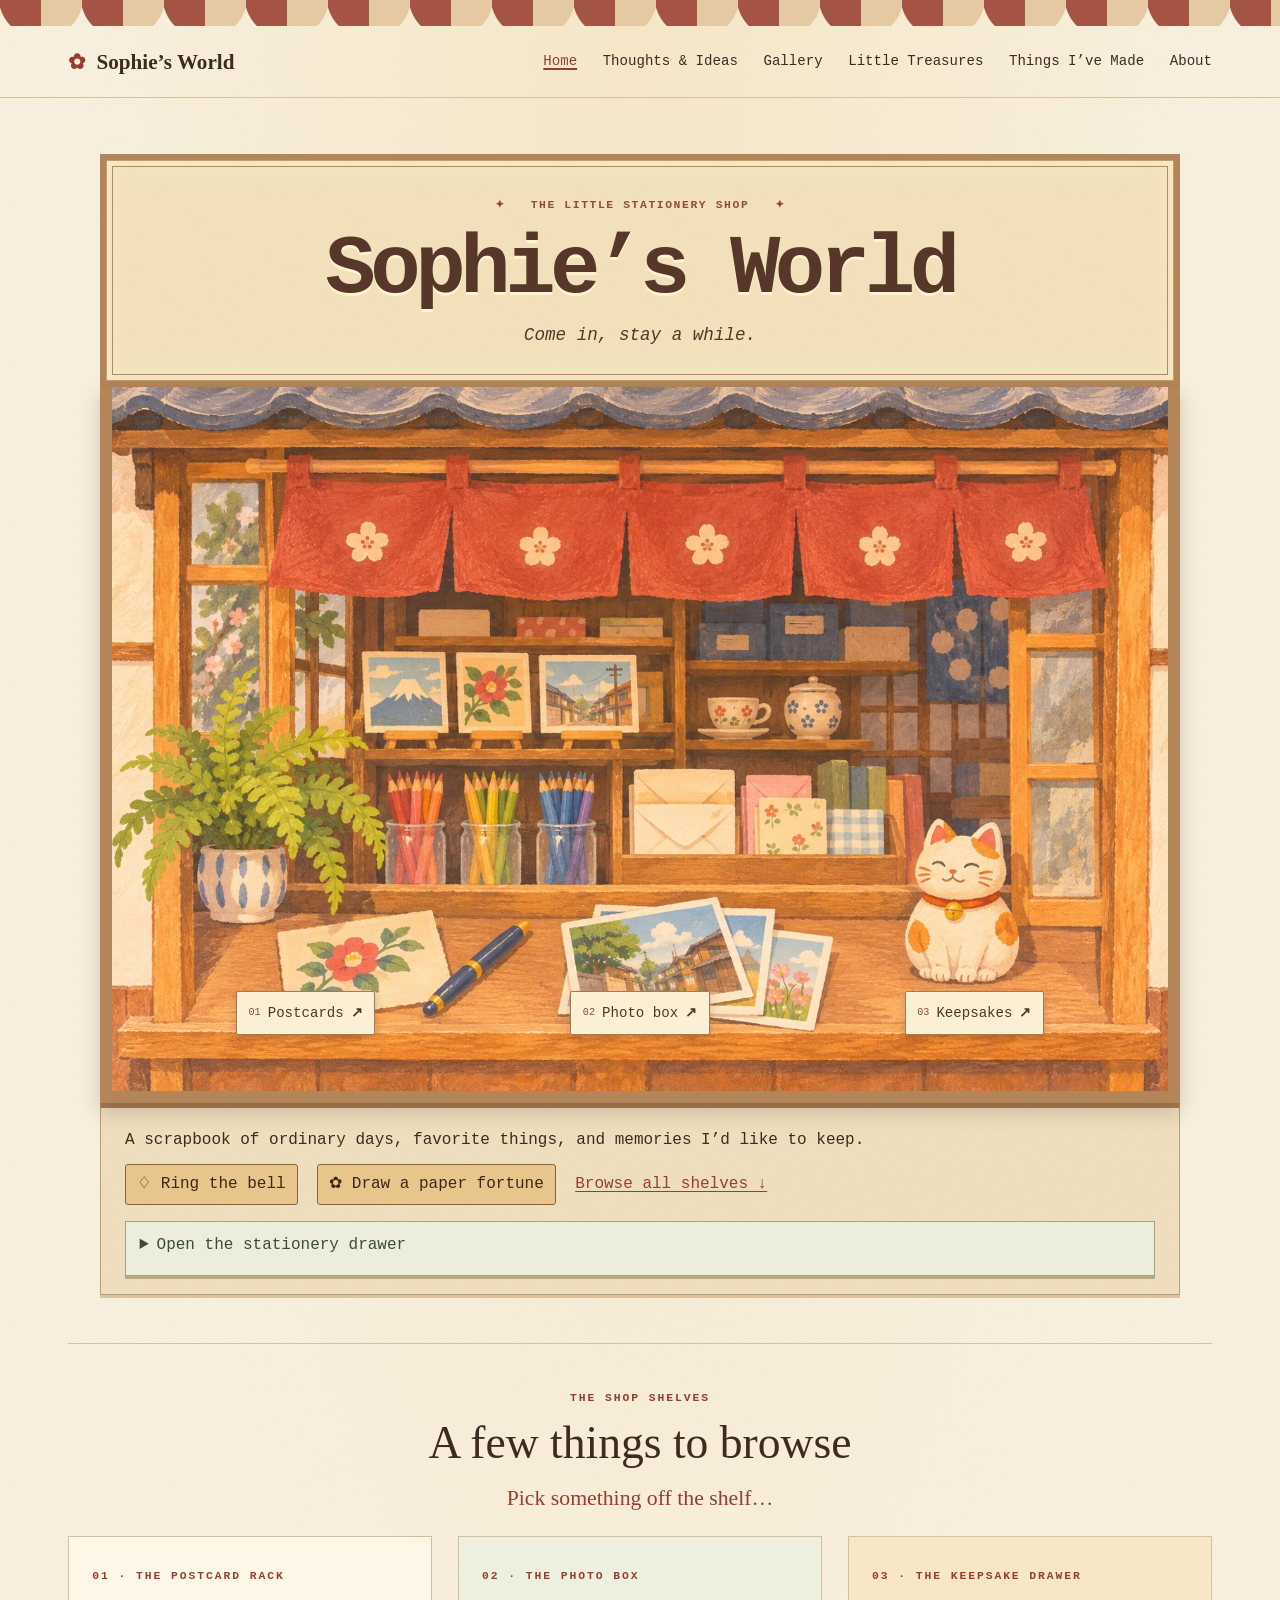
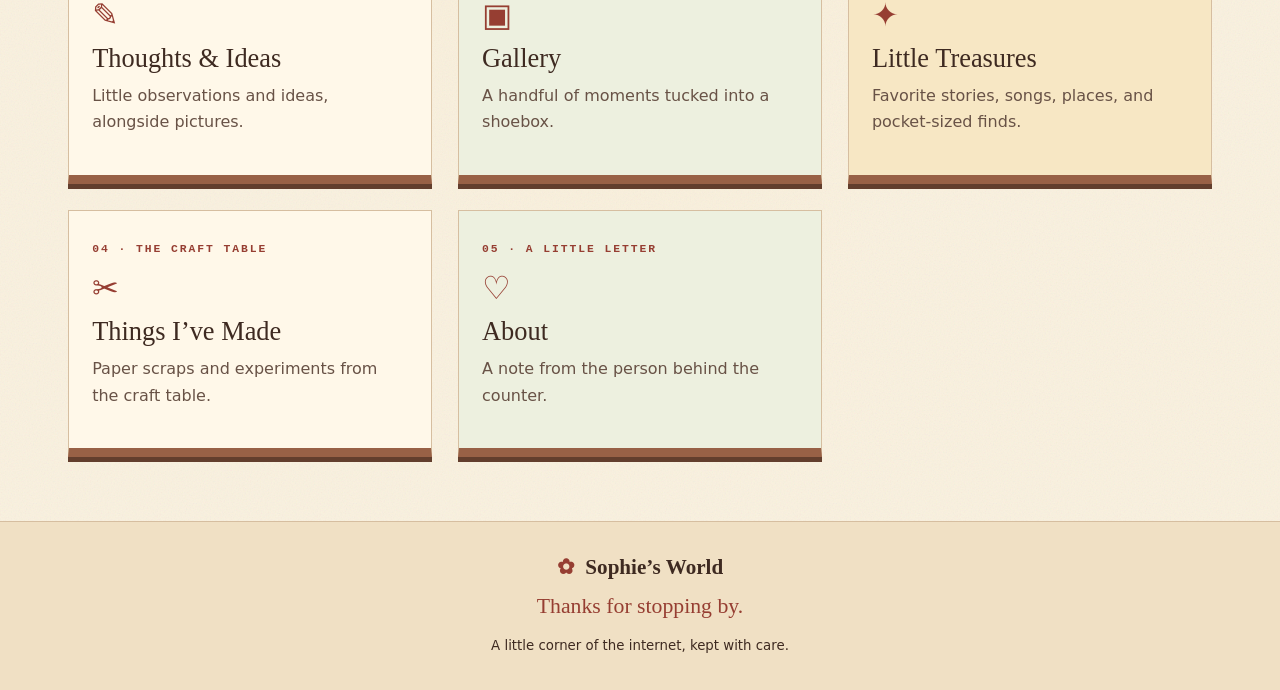
==== index.html @ 86c0e523 "Publish Sophie’s World" ====
<!doctype html>
<html lang="en">
<head>
<meta charset="utf-8">
<meta name="viewport" content="width=device-width, initial-scale=1">
<meta name="description" content="Sophie’s World, a little scrapbook of ordinary days and favorite things.">
<title>Sophie’s World</title>
<link rel="icon" href="assets/stamp.svg" type="image/svg+xml">
<link rel="stylesheet" href="assets/style.css">
<script defer src="assets/site.js"></script>
</head>
<body data-page="index">
<a href="#main" class="skip">Skip to content</a>
<div class="awning" aria-hidden="true"></div>
<header class="masthead"><div class="masthead-inner"><a class="wordmark" href="index.html"><span aria-hidden="true">✿</span> Sophie’s World</a><nav aria-label="Main navigation"><a href="index.html" aria-current="page">Home</a><a href="thoughts.html">Thoughts &amp; Ideas</a><a href="gallery.html">Gallery</a><a href="treasures.html">Little Treasures</a><a href="made.html">Things I’ve Made</a><a href="about.html">About</a></nav></div></header>
<main id="main">
<section class="shop" aria-labelledby="shop-name">
  <div class="shop-sign">
    <p class="eyebrow">✦ &nbsp; THE LITTLE STATIONERY SHOP &nbsp; ✦</p>
    <h1 id="shop-name">Sophie’s World</h1>
    <p>Come in, stay a while.</p>
  </div>
  <div class="shop-window">
    <img class="window-scene" src="assets/stationery-window.jpg" width="1500" height="1000" alt="Painted stationery shop window with fabric curtains, postcards, and a small ceramic cat">
    <nav class="window-links" aria-label="Shop window display">
      <a href="thoughts.html"><span aria-hidden="true">01</span> Postcards <b aria-hidden="true">↗</b></a>
      <a href="gallery.html"><span aria-hidden="true">02</span> Photo box <b aria-hidden="true">↗</b></a>
      <a href="treasures.html"><span aria-hidden="true">03</span> Keepsakes <b aria-hidden="true">↗</b></a>
    </nav>
  </div>
  <div class="shop-counter">
    <p>A scrapbook of ordinary days, favorite things, and memories I’d like to keep.</p>
    <div class="counter-actions">
      <button class="bell" type="button" aria-controls="bell-note" aria-expanded="false" hidden><span aria-hidden="true">♢</span> Ring the bell</button>
      <button class="bell" id="fortune-button" type="button" hidden><span aria-hidden="true">✿</span> Draw a paper fortune</button>
      <a href="#shelves">Browse all shelves ↓</a>
    </div>
    <p id="bell-note" class="bell-note" hidden>✧ Ding! I’m glad you found this little corner. Make yourself at home. — Sophie</p>
    <p id="fortune" class="bell-note" role="status"></p>
    <details class="shop-drawer"><summary>Open the stationery drawer</summary>
      <p>Tucked behind the postcards are a few things made by hand.</p>
      <a href="made.html">Visit the craft table →</a>
    </details>
  </div>
</section>
<section id="shelves" class="shelves" aria-labelledby="shelf-title"><div class="section-heading"><p class="eyebrow">THE SHOP SHELVES</p><h2 id="shelf-title">A few things to browse</h2><p class="handwritten">Pick something off the shelf…</p></div><div class="shelf-grid" id="shelf-links"></div></section></main>
<footer><a class="wordmark" href="index.html"><span aria-hidden="true">✿</span> Sophie’s World</a><p class="handwritten">Thanks for stopping by.</p><small>A little corner of the internet, kept with care.</small></footer>
<noscript><p class="noscript">Enable JavaScript to browse thoughts, photos, and collections.</p></noscript>
</body>
</html>
---- assets/style.css ----
:root {
  --paper:#faf1df; --cream:#fff8e9; --ink:#3e2a21; --muted:#685246;
  --brick:#963e32; --sage:#53644c; --line:#d6bea0; --gold:#dfba70;
  --serif:Georgia, 'Times New Roman', serif;
  --hand:'Bradley Hand','Segoe Print','Comic Sans MS',cursive;
}
* { box-sizing:border-box; }
body { margin:0; color:var(--ink); background:var(--paper) url('paper.svg'); font:1rem/1.65 system-ui,sans-serif; }
a { color:var(--brick); text-underline-offset:.2em; }
a:hover { color:var(--sage); }
button { font:inherit; cursor:pointer; }
:focus-visible { outline:3px solid var(--sage); outline-offset:5px; }
img { display:block; max-width:100%; height:auto; }
figure { margin:0; }
h1,h2,h3 { font-family:var(--serif); font-weight:500; line-height:1.06; margin:0 0 .35em; }
h1 { font-size:clamp(3.1rem,8vw,6rem); }
h2 { font-size:clamp(1.8rem,4vw,2.85rem); }
h3 { font-size:1.55rem; }
p { margin:0 0 1em; }
.handwritten { color:var(--brick); font:1.36rem/1.45 var(--hand); }
.eyebrow,.label { font-size:.71rem; font-weight:750; letter-spacing:.17em; text-transform:uppercase; color:var(--brick); }
.label { display:inline-block; background:#f1e2bf; padding:.32rem .55rem; letter-spacing:.1em; }
.skip,.sr-only { position:absolute; width:1px; height:1px; overflow:hidden; clip-path:inset(50%); }
.skip:focus { z-index:2; top:8px; left:8px; width:auto; height:auto; padding:.5rem 1rem; background:white; clip-path:none; }
.awning { height:34px; background:repeating-linear-gradient(90deg,#a75042 0 41px,#f7e6c7 41px 82px); mask:radial-gradient(circle at 41px -4px,#000 42px,transparent 43px) 0 0/82px 100%; }
.masthead { border-bottom:1px solid var(--line); }
.masthead-inner { max-width:1240px; margin:auto; padding:1.15rem clamp(1rem,4vw,3rem); display:flex; justify-content:space-between; align-items:center; gap:1rem 2rem; flex-wrap:wrap; }
.wordmark { color:var(--ink); font:700 1.32rem var(--serif); text-decoration:none; white-space:nowrap; }
.wordmark span { color:var(--brick); margin-right:.25em; }
nav { display:flex; flex-wrap:wrap; gap:.25rem clamp(.65rem,2vw,1.6rem); }
nav a { color:var(--ink); text-decoration:none; font-size:.88rem; padding:.35rem 0; }
nav a[aria-current] { color:var(--brick); text-decoration:underline; text-decoration-thickness:2px; }
main { max-width:1240px; padding:0 clamp(1rem,4vw,3rem) 4rem; margin:auto; min-height:55vh; }
.eyebrow span { color:var(--brick); margin:0 .2em; }
.button { display:inline-flex; align-items:center; gap:1rem; background:var(--brick); color:white; text-decoration:none; padding:.65rem 1rem; border-radius:3px; border:1px solid #763126; box-shadow:2px 3px 0 #dbb999; }
.button:hover { background:#743126; color:white; }
.hero-photo,.polaroid { background:var(--cream); padding:.7rem; box-shadow:2px 5px 12px #482b2428; }
.hero-photo { position:relative; transform:rotate(1.8deg); border:1px solid var(--line); }
.hero-photo::before,.letter::before { content:''; position:absolute; width:115px; height:28px; background:#e4bd70b8; top:-15px; left:calc(50% - 57px); transform:rotate(-6deg); clip-path:polygon(3% 0,100% 4%,97% 24%,100% 51%,97% 76%,99% 100%,0 96%,3% 67%,0 44%,3% 23%); }
.hero-photo img { width:100%; }
figcaption { text-align:center; font:1.1rem var(--hand); padding:.75rem .2rem .3rem; color:var(--muted); }
.shelves { border-top:1px solid var(--line); padding-top:2.8rem; scroll-margin-top:1rem; }
.section-heading,.page-heading { text-align:center; }
.page-heading { padding:clamp(2.5rem,6vw,5.5rem) 0 2rem; }
.shelf-grid,.photo-grid,.collection-grid { display:grid; grid-template-columns:repeat(3,minmax(0,1fr)); gap:1.6rem; }
.shelf-card { display:block; text-decoration:none; color:var(--ink); background:var(--cream); padding:1.45rem; border:1px solid var(--line); border-bottom:9px solid #986146; box-shadow:0 5px 0 #623e2d; transition:transform .18s; }
.shelf-card:nth-child(3n+2) { background:#edf0df; }
.shelf-card:nth-child(3n) { background:#f7e7c4; }
.shelf-card:hover,.polaroid:hover { transform:translateY(-4px); }
.shelf-card p,.collection p,.entries p { color:var(--muted); }
.shelf-icon { display:block; font:2rem var(--serif); color:var(--brick); margin:.55rem 0; }
.shelf-title { display:block; font:1.65rem/1.2 var(--serif); margin-bottom:.55rem; }
.entries,.entry,.letter { max-width:720px; margin:auto; }
.entry { padding-top:3rem; }
.note,.letter,.collection { border:1px solid var(--line); background:var(--cream); padding:clamp(1.15rem,4vw,2rem); box-shadow:3px 4px 0 #e8d6b7; }
.note { margin-bottom:1.15rem; }
.note h2 { font-size:1.9rem; }
.entry .page-heading { text-align:left; padding:2rem 0 .5rem; }
.entry figure { margin:1.5rem 0; }
.entry figure img { width:100%; }
.tags { display:flex; flex-wrap:wrap; gap:.4rem; padding:0; list-style:none; }
.tags li { background:#e7e9d7; color:#384932; padding:.15rem .6rem; border-radius:2px; font-size:.8rem; }
.letter { position:relative; }
.filters { display:flex; flex-wrap:wrap; justify-content:center; gap:.55rem; margin:0 0 2rem; }
.filters button { background:var(--cream); color:var(--ink); border:1px solid var(--line); padding:.4rem .75rem; border-radius:2px; }
.filters button[aria-pressed="true"] { background:var(--sage); color:white; border-color:var(--sage); }
.polaroid { width:100%; color:var(--ink); border:1px solid var(--line); transition:transform .18s; }
.polaroid img { width:100%; aspect-ratio:4/3; object-fit:cover; }
.polaroid span { display:block; font:1.15rem var(--hand); padding:.65rem 0 .25rem; }
.polaroid small { display:block; color:var(--muted); }
dialog { width:min(650px, calc(100% - 2rem)); max-height:calc(100% - 2rem); padding:0; background:var(--cream); color:var(--ink); border:1px solid var(--line); }
dialog::backdrop { background:#271b17ce; }
.lightbox-inner { padding:1rem; position:relative; }
.lightbox-inner img { width:100%; max-height:57vh; object-fit:contain; background:#eee0c5; }
.lightbox-inner h2 { margin-top:.55rem; }
.close { position:absolute; top:1.4rem; right:1.4rem; width:44px; height:44px; background:var(--cream); border:1px solid var(--ink); color:var(--ink); border-radius:50%; font-size:1.5rem; }
footer { text-align:center; padding:2rem 1rem; border-top:1px solid var(--line); background:#f0e0c4; }
footer p { margin:.55rem 0; }
.noscript { text-align:center; margin:1rem; }
@media (max-width:800px) {
  .shelf-grid,.photo-grid,.collection-grid { grid-template-columns:repeat(2,minmax(0,1fr)); }
}
@media (max-width:590px) {
  .shelf-grid,.photo-grid,.collection-grid { grid-template-columns:1fr; }
  .masthead-inner { gap:.6rem; }
}
@media (prefers-reduced-motion:reduce) {
  *,*::before,*::after { transition:none !important; }
}
.collection h2 { font-size:1.65rem; }
.collection .label { margin-bottom:.6rem; }
.note time { display:block; margin-bottom:.35rem; }
.entry > article > p { max-width:65ch; }
.entry .hero-photo { margin-bottom:2rem; }

/* The sign, glass, and counter frame the storefront. */
:root { --typewriter:'American Typewriter','Courier Prime','Courier New',monospace; }
.eyebrow,.label,nav,.button,.shop-counter { font-family:var(--typewriter); }
body[data-page="index"] {
  background:radial-gradient(ellipse at top,#f5e6c7,transparent 62%),var(--paper) url('paper.svg');
}
body[data-page="index"] .awning {
  background:repeating-linear-gradient(90deg,#a45344 0 41px,#e5c9a2 41px 82px);
  height:26px;
}
.shop { max-width:1080px; margin:clamp(1.5rem,5vw,3.5rem) auto 3rem; }
.shop-sign {
  position:relative; text-align:center; padding:clamp(1rem,3vw,2.25rem) .7rem;
  color:#563729; background:#f4e2bb url('paper.svg');
  border:6px solid #b38659; box-shadow:inset 0 0 0 1px #c69a69,inset 0 0 24px #f9edce;
}
.shop-sign::after {
  content:''; position:absolute; inset:6px; border:1px solid #b38b60; pointer-events:none;
}
.shop-sign .eyebrow { color:#934a3a; letter-spacing:.14em; }
.shop-sign h1 {
  font:700 clamp(1.85rem,6.6vw,5.25rem)/1.05 var(--typewriter);
  letter-spacing:-.065em; margin:0 0 .13em; text-shadow:0 3px #fff2cf;
}
.shop-sign p:last-child { font:italic 1.1rem var(--typewriter); margin:0; }
.shop-window {
  position:relative; background:#e4c8a3; border:clamp(5px,1vw,12px) solid #b38659;
  border-top:0; box-shadow:0 8px 20px #3e241a36;
}
.window-scene { width:100%; height:auto; aspect-ratio:3/2; object-fit:cover; }
.window-links {
  position:absolute; inset:auto 3% 8%; display:grid; grid-template-columns:repeat(3,minmax(0,1fr)); gap:.65rem;
}
.window-links a {
  justify-self:center; display:flex; align-items:center; gap:.5em; min-height:44px;
  padding:.48rem .72rem; border:1px solid #a77852; border-radius:2px;
  background:#fcf0d4; color:#523529; box-shadow:0 3px 9px #4d2e223d;
  line-height:1.2; transition:background .2s,transform .2s;
}
.window-links a span { color:#914c3d; font-size:.72em; }
.window-links a:hover,.window-links a:focus-visible { background:#f3d79f; transform:translateY(-3px); }
.window-links a:focus-visible { outline-color:#53644c; }
.shop-counter {
  padding:1.15rem clamp(.85rem,3vw,1.5rem);
  background:#f0dfbd url('paper.svg'); border:1px solid #ba9c77; border-top:5px solid #a77b50;
  box-shadow:0 3px 0 #d9c3a0;
}
.shop-counter p { margin:0 0 .65rem; }
.counter-actions { display:flex; flex-wrap:wrap; align-items:center; gap:.6rem 1.2rem; }
.bell { padding:.4rem .7rem; color:#3b271b; background:#e8c68b; border:1px solid #896141; border-radius:3px; }
.bell:hover,.bell[aria-expanded="true"] { background:#f7dda4; }
.shop-counter .bell-note { margin:.8rem 0 0; color:#6b3025; }
@media (max-width:570px) {
  .window-links { position:static; padding:.55rem; gap:.35rem; }
  .window-links a { justify-self:stretch; justify-content:center; text-align:center; padding:.4rem .25rem; font-size:.74rem; }
  .window-links a span,.window-links a b { display:none; }
  .shop-sign .eyebrow { letter-spacing:.08em; }
}

.shop-drawer {
  margin-top:1rem; padding:.65rem .85rem; background:#eceddb;
  border:1px solid #a4a184; box-shadow:0 3px 0 #b9ab89;
}
.shop-drawer summary { cursor:pointer; color:#3c4d37; min-height:32px; }
.shop-drawer[open] p { margin:.5rem 0; }
#fortune:empty { margin:0; }
#fortune:not(:empty) { padding:.6rem .8rem; background:#fff1cf; border-left:3px solid #a45344; }
.thought-card img { width:100%; margin:0 0 1rem; border:5px solid #fff9e9; }
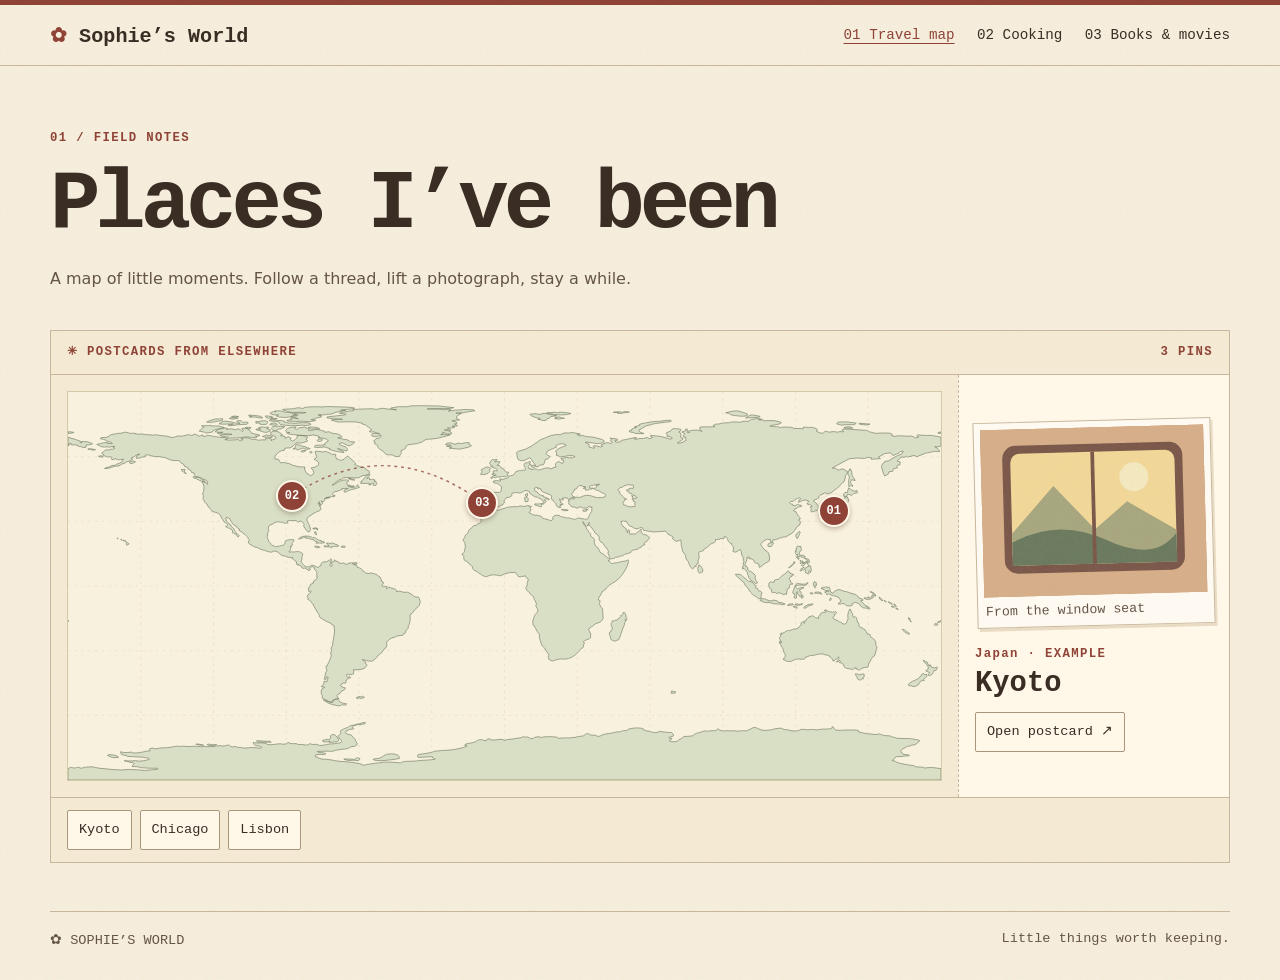
==== commit fb0e05cc: "Build travel atlas, kitchen and media shelf" ====
--- a/index.html
+++ b/index.html
@@ -3,48 +3,33 @@
 <head>
 <meta charset="utf-8">
 <meta name="viewport" content="width=device-width, initial-scale=1">
-<meta name="description" content="Sophie’s World, a little scrapbook of ordinary days and favorite things.">
-<title>Sophie’s World</title>
+<meta name="description" content="Sophie’s World, a collection of places, dishes and stories.">
+<title>Travel map · Sophie’s World</title>
 <link rel="icon" href="assets/stamp.svg" type="image/svg+xml">
 <link rel="stylesheet" href="assets/style.css">
+<script defer src="data/travel.js"></script>
 <script defer src="assets/site.js"></script>
 </head>
 <body data-page="index">
-<a href="#main" class="skip">Skip to content</a>
-<div class="awning" aria-hidden="true"></div>
-<header class="masthead"><div class="masthead-inner"><a class="wordmark" href="index.html"><span aria-hidden="true">✿</span> Sophie’s World</a><nav aria-label="Main navigation"><a href="index.html" aria-current="page">Home</a><a href="thoughts.html">Thoughts &amp; Ideas</a><a href="gallery.html">Gallery</a><a href="treasures.html">Little Treasures</a><a href="made.html">Things I’ve Made</a><a href="about.html">About</a></nav></div></header>
+<a class="skip" href="#main">Skip to content</a>
+<header class="masthead"><div class="masthead-inner"><a class="wordmark" href="index.html"><span aria-hidden="true">✿</span> Sophie’s World</a><nav aria-label="Main navigation"><a href="index.html" aria-current="page">01 Travel map</a><a href="cooking.html">02 Cooking</a><a href="shelf.html">03 Books &amp; movies</a></nav></div></header>
 <main id="main">
-<section class="shop" aria-labelledby="shop-name">
-  <div class="shop-sign">
-    <p class="eyebrow">✦ &nbsp; THE LITTLE STATIONERY SHOP &nbsp; ✦</p>
-    <h1 id="shop-name">Sophie’s World</h1>
-    <p>Come in, stay a while.</p>
+<header class="heading"><p class="eyebrow">01 / FIELD NOTES</p><h1>Places I’ve been</h1><p>A map of little moments. Follow a thread, lift a photograph, stay a while.</p></header>
+<section class="atlas" aria-label="Interactive travel map">
+  <div class="atlas-top"><span>✳ POSTCARDS FROM ELSEWHERE</span><span id="place-count"></span></div>
+  <div class="map-layout">
+    <div class="map-frame">
+      <div id="map" class="map"><img src="assets/world.svg" width="900" height="400" alt="World map"><svg id="threads" viewBox="0 0 900 400" aria-hidden="true"></svg></div>
+    </div>
+    <aside id="preview" class="preview" aria-live="polite"></aside>
   </div>
-  <div class="shop-window">
-    <img class="window-scene" src="assets/stationery-window.jpg" width="1500" height="1000" alt="Painted stationery shop window with fabric curtains, postcards, and a small ceramic cat">
-    <nav class="window-links" aria-label="Shop window display">
-      <a href="thoughts.html"><span aria-hidden="true">01</span> Postcards <b aria-hidden="true">↗</b></a>
-      <a href="gallery.html"><span aria-hidden="true">02</span> Photo box <b aria-hidden="true">↗</b></a>
-      <a href="treasures.html"><span aria-hidden="true">03</span> Keepsakes <b aria-hidden="true">↗</b></a>
-    </nav>
-  </div>
-  <div class="shop-counter">
-    <p>A scrapbook of ordinary days, favorite things, and memories I’d like to keep.</p>
-    <div class="counter-actions">
-      <button class="bell" type="button" aria-controls="bell-note" aria-expanded="false" hidden><span aria-hidden="true">♢</span> Ring the bell</button>
-      <button class="bell" id="fortune-button" type="button" hidden><span aria-hidden="true">✿</span> Draw a paper fortune</button>
-      <a href="#shelves">Browse all shelves ↓</a>
-    </div>
-    <p id="bell-note" class="bell-note" hidden>✧ Ding! I’m glad you found this little corner. Make yourself at home. — Sophie</p>
-    <p id="fortune" class="bell-note" role="status"></p>
-    <details class="shop-drawer"><summary>Open the stationery drawer</summary>
-      <p>Tucked behind the postcards are a few things made by hand.</p>
-      <a href="made.html">Visit the craft table →</a>
-    </details>
-  </div>
+  <div id="places" class="places" aria-label="Places on the map"></div>
 </section>
-<section id="shelves" class="shelves" aria-labelledby="shelf-title"><div class="section-heading"><p class="eyebrow">THE SHOP SHELVES</p><h2 id="shelf-title">A few things to browse</h2><p class="handwritten">Pick something off the shelf…</p></div><div class="shelf-grid" id="shelf-links"></div></section></main>
-<footer><a class="wordmark" href="index.html"><span aria-hidden="true">✿</span> Sophie’s World</a><p class="handwritten">Thanks for stopping by.</p><small>A little corner of the internet, kept with care.</small></footer>
-<noscript><p class="noscript">Enable JavaScript to browse thoughts, photos, and collections.</p></noscript>
+<dialog id="place-dialog" aria-labelledby="place-title">
+  <div class="dialog-paper"><form method="dialog"><button class="close" aria-label="Close postcard">×</button></form><div id="place-content"></div></div>
+</dialog>
+<noscript><p>Enable JavaScript to explore the collection.</p></noscript>
+</main>
+<footer><span>✿ SOPHIE’S WORLD</span><span>Little things worth keeping.</span></footer>
 </body>
 </html>
--- a/assets/style.css
+++ b/assets/style.css
@@ -1,163 +1,100 @@
 :root {
-  --paper:#faf1df; --cream:#fff8e9; --ink:#3e2a21; --muted:#685246;
-  --brick:#963e32; --sage:#53644c; --line:#d6bea0; --gold:#dfba70;
-  --serif:Georgia, 'Times New Roman', serif;
-  --hand:'Bradley Hand','Segoe Print','Comic Sans MS',cursive;
+  --paper: #f8efdd;
+  --cream: #fff8e9;
+  --ink: #392d24;
+  --muted: #645548;
+  --brick: #8f4337;
+  --sage: #465942;
+  --line: #c7b69b;
+  --type: 'American Typewriter', 'Courier New', monospace;
 }
-* { box-sizing:border-box; }
-body { margin:0; color:var(--ink); background:var(--paper) url('paper.svg'); font:1rem/1.65 system-ui,sans-serif; }
-a { color:var(--brick); text-underline-offset:.2em; }
-a:hover { color:var(--sage); }
-button { font:inherit; cursor:pointer; }
-:focus-visible { outline:3px solid var(--sage); outline-offset:5px; }
-img { display:block; max-width:100%; height:auto; }
-figure { margin:0; }
-h1,h2,h3 { font-family:var(--serif); font-weight:500; line-height:1.06; margin:0 0 .35em; }
-h1 { font-size:clamp(3.1rem,8vw,6rem); }
-h2 { font-size:clamp(1.8rem,4vw,2.85rem); }
-h3 { font-size:1.55rem; }
-p { margin:0 0 1em; }
-.handwritten { color:var(--brick); font:1.36rem/1.45 var(--hand); }
-.eyebrow,.label { font-size:.71rem; font-weight:750; letter-spacing:.17em; text-transform:uppercase; color:var(--brick); }
-.label { display:inline-block; background:#f1e2bf; padding:.32rem .55rem; letter-spacing:.1em; }
-.skip,.sr-only { position:absolute; width:1px; height:1px; overflow:hidden; clip-path:inset(50%); }
-.skip:focus { z-index:2; top:8px; left:8px; width:auto; height:auto; padding:.5rem 1rem; background:white; clip-path:none; }
-.awning { height:34px; background:repeating-linear-gradient(90deg,#a75042 0 41px,#f7e6c7 41px 82px); mask:radial-gradient(circle at 41px -4px,#000 42px,transparent 43px) 0 0/82px 100%; }
-.masthead { border-bottom:1px solid var(--line); }
-.masthead-inner { max-width:1240px; margin:auto; padding:1.15rem clamp(1rem,4vw,3rem); display:flex; justify-content:space-between; align-items:center; gap:1rem 2rem; flex-wrap:wrap; }
-.wordmark { color:var(--ink); font:700 1.32rem var(--serif); text-decoration:none; white-space:nowrap; }
-.wordmark span { color:var(--brick); margin-right:.25em; }
-nav { display:flex; flex-wrap:wrap; gap:.25rem clamp(.65rem,2vw,1.6rem); }
-nav a { color:var(--ink); text-decoration:none; font-size:.88rem; padding:.35rem 0; }
-nav a[aria-current] { color:var(--brick); text-decoration:underline; text-decoration-thickness:2px; }
-main { max-width:1240px; padding:0 clamp(1rem,4vw,3rem) 4rem; margin:auto; min-height:55vh; }
-.eyebrow span { color:var(--brick); margin:0 .2em; }
-.button { display:inline-flex; align-items:center; gap:1rem; background:var(--brick); color:white; text-decoration:none; padding:.65rem 1rem; border-radius:3px; border:1px solid #763126; box-shadow:2px 3px 0 #dbb999; }
-.button:hover { background:#743126; color:white; }
-.hero-photo,.polaroid { background:var(--cream); padding:.7rem; box-shadow:2px 5px 12px #482b2428; }
-.hero-photo { position:relative; transform:rotate(1.8deg); border:1px solid var(--line); }
-.hero-photo::before,.letter::before { content:''; position:absolute; width:115px; height:28px; background:#e4bd70b8; top:-15px; left:calc(50% - 57px); transform:rotate(-6deg); clip-path:polygon(3% 0,100% 4%,97% 24%,100% 51%,97% 76%,99% 100%,0 96%,3% 67%,0 44%,3% 23%); }
-.hero-photo img { width:100%; }
-figcaption { text-align:center; font:1.1rem var(--hand); padding:.75rem .2rem .3rem; color:var(--muted); }
-.shelves { border-top:1px solid var(--line); padding-top:2.8rem; scroll-margin-top:1rem; }
-.section-heading,.page-heading { text-align:center; }
-.page-heading { padding:clamp(2.5rem,6vw,5.5rem) 0 2rem; }
-.shelf-grid,.photo-grid,.collection-grid { display:grid; grid-template-columns:repeat(3,minmax(0,1fr)); gap:1.6rem; }
-.shelf-card { display:block; text-decoration:none; color:var(--ink); background:var(--cream); padding:1.45rem; border:1px solid var(--line); border-bottom:9px solid #986146; box-shadow:0 5px 0 #623e2d; transition:transform .18s; }
-.shelf-card:nth-child(3n+2) { background:#edf0df; }
-.shelf-card:nth-child(3n) { background:#f7e7c4; }
-.shelf-card:hover,.polaroid:hover { transform:translateY(-4px); }
-.shelf-card p,.collection p,.entries p { color:var(--muted); }
-.shelf-icon { display:block; font:2rem var(--serif); color:var(--brick); margin:.55rem 0; }
-.shelf-title { display:block; font:1.65rem/1.2 var(--serif); margin-bottom:.55rem; }
-.entries,.entry,.letter { max-width:720px; margin:auto; }
-.entry { padding-top:3rem; }
-.note,.letter,.collection { border:1px solid var(--line); background:var(--cream); padding:clamp(1.15rem,4vw,2rem); box-shadow:3px 4px 0 #e8d6b7; }
-.note { margin-bottom:1.15rem; }
-.note h2 { font-size:1.9rem; }
-.entry .page-heading { text-align:left; padding:2rem 0 .5rem; }
-.entry figure { margin:1.5rem 0; }
-.entry figure img { width:100%; }
-.tags { display:flex; flex-wrap:wrap; gap:.4rem; padding:0; list-style:none; }
-.tags li { background:#e7e9d7; color:#384932; padding:.15rem .6rem; border-radius:2px; font-size:.8rem; }
-.letter { position:relative; }
-.filters { display:flex; flex-wrap:wrap; justify-content:center; gap:.55rem; margin:0 0 2rem; }
-.filters button { background:var(--cream); color:var(--ink); border:1px solid var(--line); padding:.4rem .75rem; border-radius:2px; }
-.filters button[aria-pressed="true"] { background:var(--sage); color:white; border-color:var(--sage); }
-.polaroid { width:100%; color:var(--ink); border:1px solid var(--line); transition:transform .18s; }
-.polaroid img { width:100%; aspect-ratio:4/3; object-fit:cover; }
-.polaroid span { display:block; font:1.15rem var(--hand); padding:.65rem 0 .25rem; }
-.polaroid small { display:block; color:var(--muted); }
-dialog { width:min(650px, calc(100% - 2rem)); max-height:calc(100% - 2rem); padding:0; background:var(--cream); color:var(--ink); border:1px solid var(--line); }
-dialog::backdrop { background:#271b17ce; }
-.lightbox-inner { padding:1rem; position:relative; }
-.lightbox-inner img { width:100%; max-height:57vh; object-fit:contain; background:#eee0c5; }
-.lightbox-inner h2 { margin-top:.55rem; }
-.close { position:absolute; top:1.4rem; right:1.4rem; width:44px; height:44px; background:var(--cream); border:1px solid var(--ink); color:var(--ink); border-radius:50%; font-size:1.5rem; }
-footer { text-align:center; padding:2rem 1rem; border-top:1px solid var(--line); background:#f0e0c4; }
-footer p { margin:.55rem 0; }
-.noscript { text-align:center; margin:1rem; }
-@media (max-width:800px) {
-  .shelf-grid,.photo-grid,.collection-grid { grid-template-columns:repeat(2,minmax(0,1fr)); }
+* { box-sizing: border-box; }
+body {
+  margin: 0; color: var(--ink); background: var(--paper) url('paper.svg');
+  font: 1rem/1.6 system-ui, sans-serif;
+  border-top: 5px solid var(--brick);
 }
-@media (max-width:590px) {
-  .shelf-grid,.photo-grid,.collection-grid { grid-template-columns:1fr; }
-  .masthead-inner { gap:.6rem; }
+a { color: var(--brick); text-underline-offset: .25em; }
+button, summary { cursor: pointer; }
+button { font: inherit; }
+:focus-visible { outline: 3px solid var(--sage); outline-offset: 4px; }
+img { display: block; max-width: 100%; height: auto; }
+figure { margin: 0; }
+p { margin: 0 0 1em; }
+h1, h2, h3 { font-family: var(--type); line-height: 1.08; margin: 0 0 .45em; }
+.skip { position: absolute; top: .5rem; left: .5rem; transform: translateY(-200%); background: var(--cream); padding: .6rem; z-index: 5; }
+.skip:focus { transform: none; }
+.masthead { border-bottom: 1px solid var(--line); }
+.masthead-inner, main, footer { width: min(1180px, calc(100% - 2rem)); margin: auto; }
+.masthead-inner { display: flex; justify-content: space-between; align-items: center; flex-wrap: wrap; gap: .65rem 2rem; padding: 1.1rem 0; }
+.wordmark { color: var(--ink); font: bold 1.26rem var(--type); text-decoration: none; }
+.wordmark span { color: var(--brick); }
+nav { display: flex; gap: .45rem 1.4rem; flex-wrap: wrap; font: .89rem var(--type); }
+nav a { color: var(--ink); text-decoration: none; }
+nav a:hover, nav a[aria-current] { color: var(--brick); text-decoration: underline; }
+main { min-height: 65vh; padding-bottom: 3rem; }
+.heading { padding: clamp(2rem, 5vw, 4rem) 0 1.45rem; }
+.eyebrow, .atlas-top { font: bold .77rem/1.4 var(--type); letter-spacing: .11em; color: var(--brick); }
+.heading h1 { font-size: clamp(2.45rem, 7.2vw, 5.25rem); letter-spacing: -.06em; margin-bottom: .18em; }
+.heading > p:last-child { color: var(--muted); max-width: 58ch; }
+.atlas { border: 1px solid var(--line); background: #f4e9d2; }
+.atlas-top { display: flex; justify-content: space-between; gap: 1rem; padding: .8rem 1rem; border-bottom: 1px solid var(--line); }
+.map-layout { display: grid; grid-template-columns: minmax(0, 1fr) minmax(175px, 23%); }
+.map-frame { display: grid; align-items: center; min-width: 0; padding: 1rem; }
+.map { position: relative; background: #f8f1dd; border: 1px solid #d6c9aa; }
+.map img { width: 100%; }
+#threads { position: absolute; inset: 0; width: 100%; height: 100%; pointer-events: none; fill: none; stroke: var(--brick); stroke-width: 1.5; stroke-dasharray: 3 4; opacity: .75; }
+.pin {
+  position: absolute; transform: translate(-50%, -50%); display: grid; place-items: center;
+  min-width: 32px; min-height: 32px; padding: 0 .3rem; border-radius: 50%;
+  background: var(--brick); color: white; border: 2px solid var(--cream);
+  box-shadow: 0 2px 5px #52362855; font: bold .75rem var(--type);
+  transition: background .2s, scale .2s;
 }
-@media (prefers-reduced-motion:reduce) {
-  *,*::before,*::after { transition:none !important; }
+.pin:hover, .pin:focus-visible { z-index: 1; scale: 1.15; background: var(--sage); }
+.preview { background: var(--cream); border-left: 1px dashed var(--line); padding: 1rem; align-content: center; }
+.preview figure { margin-bottom: .8rem; padding: .38rem; background: #fffaf1; border: 1px solid var(--line); box-shadow: 2px 3px #eadcc4; transform: rotate(-1.5deg); }
+.preview figure img { width: 100%; aspect-ratio: 4/3; object-fit: cover; }
+figcaption { padding: .35rem .1rem 0; color: var(--muted); font: .83rem/1.4 var(--type); }
+.preview h2 { margin-top: .2rem; font-size: clamp(1.15rem, 2.4vw, 1.8rem); }
+.places, .filters { display: flex; flex-wrap: wrap; gap: .5rem; }
+.places { border-top: 1px solid var(--line); padding: .75rem 1rem; }
+.paper-button {
+  min-height: 40px; color: var(--ink); background: var(--cream); border: 1px solid #aa967c;
+  border-radius: 2px; padding: .45rem .68rem; font: .85rem/1.25 var(--type);
 }
-.collection h2 { font-size:1.65rem; }
-.collection .label { margin-bottom:.6rem; }
-.note time { display:block; margin-bottom:.35rem; }
-.entry > article > p { max-width:65ch; }
-.entry .hero-photo { margin-bottom:2rem; }
-
-/* The sign, glass, and counter frame the storefront. */
-:root { --typewriter:'American Typewriter','Courier Prime','Courier New',monospace; }
-.eyebrow,.label,nav,.button,.shop-counter { font-family:var(--typewriter); }
-body[data-page="index"] {
-  background:radial-gradient(ellipse at top,#f5e6c7,transparent 62%),var(--paper) url('paper.svg');
+.paper-button:hover { background: #efe2bf; }
+.paper-button[aria-pressed="true"] { color: white; background: var(--sage); border-color: var(--sage); }
+dialog { width: min(680px, calc(100% - 2rem)); max-height: calc(100% - 2rem); padding: 0; color: var(--ink); background: var(--cream); border: 1px solid var(--line); }
+dialog::backdrop { background: #352820b8; }
+.dialog-paper { position: relative; padding: clamp(1rem, 4vw, 2rem); }
+.dialog-paper .eyebrow, .dialog-paper h2 { padding-right: 3rem; }
+.dialog-paper h2 { font-size: clamp(1.8rem, 5vw, 3rem); }
+.close { position: absolute; top: .75rem; right: .75rem; width: 42px; height: 42px; background: var(--cream); border: 1px solid var(--line); color: var(--ink); font-size: 1.5rem; }
+.postcard-photos { display: grid; grid-template-columns: repeat(auto-fit, minmax(min(100%, 220px), 1fr)); gap: .85rem; }
+.postcard-photos img { width: 100%; }
+.story { border-top: 1px dashed var(--line); margin-top: 1.2rem; padding-top: 1rem; }
+.shelf-controls { display: flex; flex-wrap: wrap; gap: .75rem 1.5rem; }
+.card-grid { display: grid; grid-template-columns: repeat(3, minmax(0, 1fr)); align-items: start; gap: 1rem; margin-top: 1.25rem; }
+.paper-card { padding: 1rem; background: var(--cream); border: 1px solid var(--line); border-top: 3px solid var(--brick); box-shadow: 2px 3px #e5d7bb; }
+.paper-card:nth-child(even) { border-top-color: var(--sage); }
+.paper-card img { width: 100%; aspect-ratio: 16/9; object-fit: cover; margin-bottom: .9rem; }
+.paper-card h2 { font-size: 1.45rem; overflow-wrap: anywhere; }
+.byline { color: var(--muted); font-size: .9rem; }
+details { border-top: 1px dashed var(--line); margin-top: .8rem; padding-top: .5rem; }
+details summary { color: var(--sage); font-family: var(--type); padding: .25rem 0; }
+details p { margin: .6rem 0 0; white-space: pre-line; }
+footer { display: flex; justify-content: space-between; gap: .6rem; flex-wrap: wrap; border-top: 1px solid var(--line); padding: 1.15rem 0 2rem; color: var(--muted); font: .85rem var(--type); }
+@media (max-width: 760px) {
+  .card-grid { grid-template-columns: repeat(2, minmax(0, 1fr)); }
+  .map-layout { grid-template-columns: 1fr; }
+  .preview { border-left: 0; border-top: 1px dashed var(--line); }
+  .preview figure { width: min(42%, 135px); float: right; margin: 0 0 .25rem .65rem; }
+  .preview::after { content: ''; display: block; clear: both; }
 }
-body[data-page="index"] .awning {
-  background:repeating-linear-gradient(90deg,#a45344 0 41px,#e5c9a2 41px 82px);
-  height:26px;
+@media (max-width: 475px) {
+  .card-grid { grid-template-columns: 1fr; }
+  .map-frame { padding: .6rem; }
+  nav { gap: .5rem .85rem; font-size: .8rem; }
 }
-.shop { max-width:1080px; margin:clamp(1.5rem,5vw,3.5rem) auto 3rem; }
-.shop-sign {
-  position:relative; text-align:center; padding:clamp(1rem,3vw,2.25rem) .7rem;
-  color:#563729; background:#f4e2bb url('paper.svg');
-  border:6px solid #b38659; box-shadow:inset 0 0 0 1px #c69a69,inset 0 0 24px #f9edce;
-}
-.shop-sign::after {
-  content:''; position:absolute; inset:6px; border:1px solid #b38b60; pointer-events:none;
-}
-.shop-sign .eyebrow { color:#934a3a; letter-spacing:.14em; }
-.shop-sign h1 {
-  font:700 clamp(1.85rem,6.6vw,5.25rem)/1.05 var(--typewriter);
-  letter-spacing:-.065em; margin:0 0 .13em; text-shadow:0 3px #fff2cf;
-}
-.shop-sign p:last-child { font:italic 1.1rem var(--typewriter); margin:0; }
-.shop-window {
-  position:relative; background:#e4c8a3; border:clamp(5px,1vw,12px) solid #b38659;
-  border-top:0; box-shadow:0 8px 20px #3e241a36;
-}
-.window-scene { width:100%; height:auto; aspect-ratio:3/2; object-fit:cover; }
-.window-links {
-  position:absolute; inset:auto 3% 8%; display:grid; grid-template-columns:repeat(3,minmax(0,1fr)); gap:.65rem;
-}
-.window-links a {
-  justify-self:center; display:flex; align-items:center; gap:.5em; min-height:44px;
-  padding:.48rem .72rem; border:1px solid #a77852; border-radius:2px;
-  background:#fcf0d4; color:#523529; box-shadow:0 3px 9px #4d2e223d;
-  line-height:1.2; transition:background .2s,transform .2s;
-}
-.window-links a span { color:#914c3d; font-size:.72em; }
-.window-links a:hover,.window-links a:focus-visible { background:#f3d79f; transform:translateY(-3px); }
-.window-links a:focus-visible { outline-color:#53644c; }
-.shop-counter {
-  padding:1.15rem clamp(.85rem,3vw,1.5rem);
-  background:#f0dfbd url('paper.svg'); border:1px solid #ba9c77; border-top:5px solid #a77b50;
-  box-shadow:0 3px 0 #d9c3a0;
-}
-.shop-counter p { margin:0 0 .65rem; }
-.counter-actions { display:flex; flex-wrap:wrap; align-items:center; gap:.6rem 1.2rem; }
-.bell { padding:.4rem .7rem; color:#3b271b; background:#e8c68b; border:1px solid #896141; border-radius:3px; }
-.bell:hover,.bell[aria-expanded="true"] { background:#f7dda4; }
-.shop-counter .bell-note { margin:.8rem 0 0; color:#6b3025; }
-@media (max-width:570px) {
-  .window-links { position:static; padding:.55rem; gap:.35rem; }
-  .window-links a { justify-self:stretch; justify-content:center; text-align:center; padding:.4rem .25rem; font-size:.74rem; }
-  .window-links a span,.window-links a b { display:none; }
-  .shop-sign .eyebrow { letter-spacing:.08em; }
-}
-
-.shop-drawer {
-  margin-top:1rem; padding:.65rem .85rem; background:#eceddb;
-  border:1px solid #a4a184; box-shadow:0 3px 0 #b9ab89;
-}
-.shop-drawer summary { cursor:pointer; color:#3c4d37; min-height:32px; }
-.shop-drawer[open] p { margin:.5rem 0; }
-#fortune:empty { margin:0; }
-#fortune:not(:empty) { padding:.6rem .8rem; background:#fff1cf; border-left:3px solid #a45344; }
-.thought-card img { width:100%; margin:0 0 1rem; border:5px solid #fff9e9; }
+@media (prefers-reduced-motion: reduce) { .pin { transition: none; } }
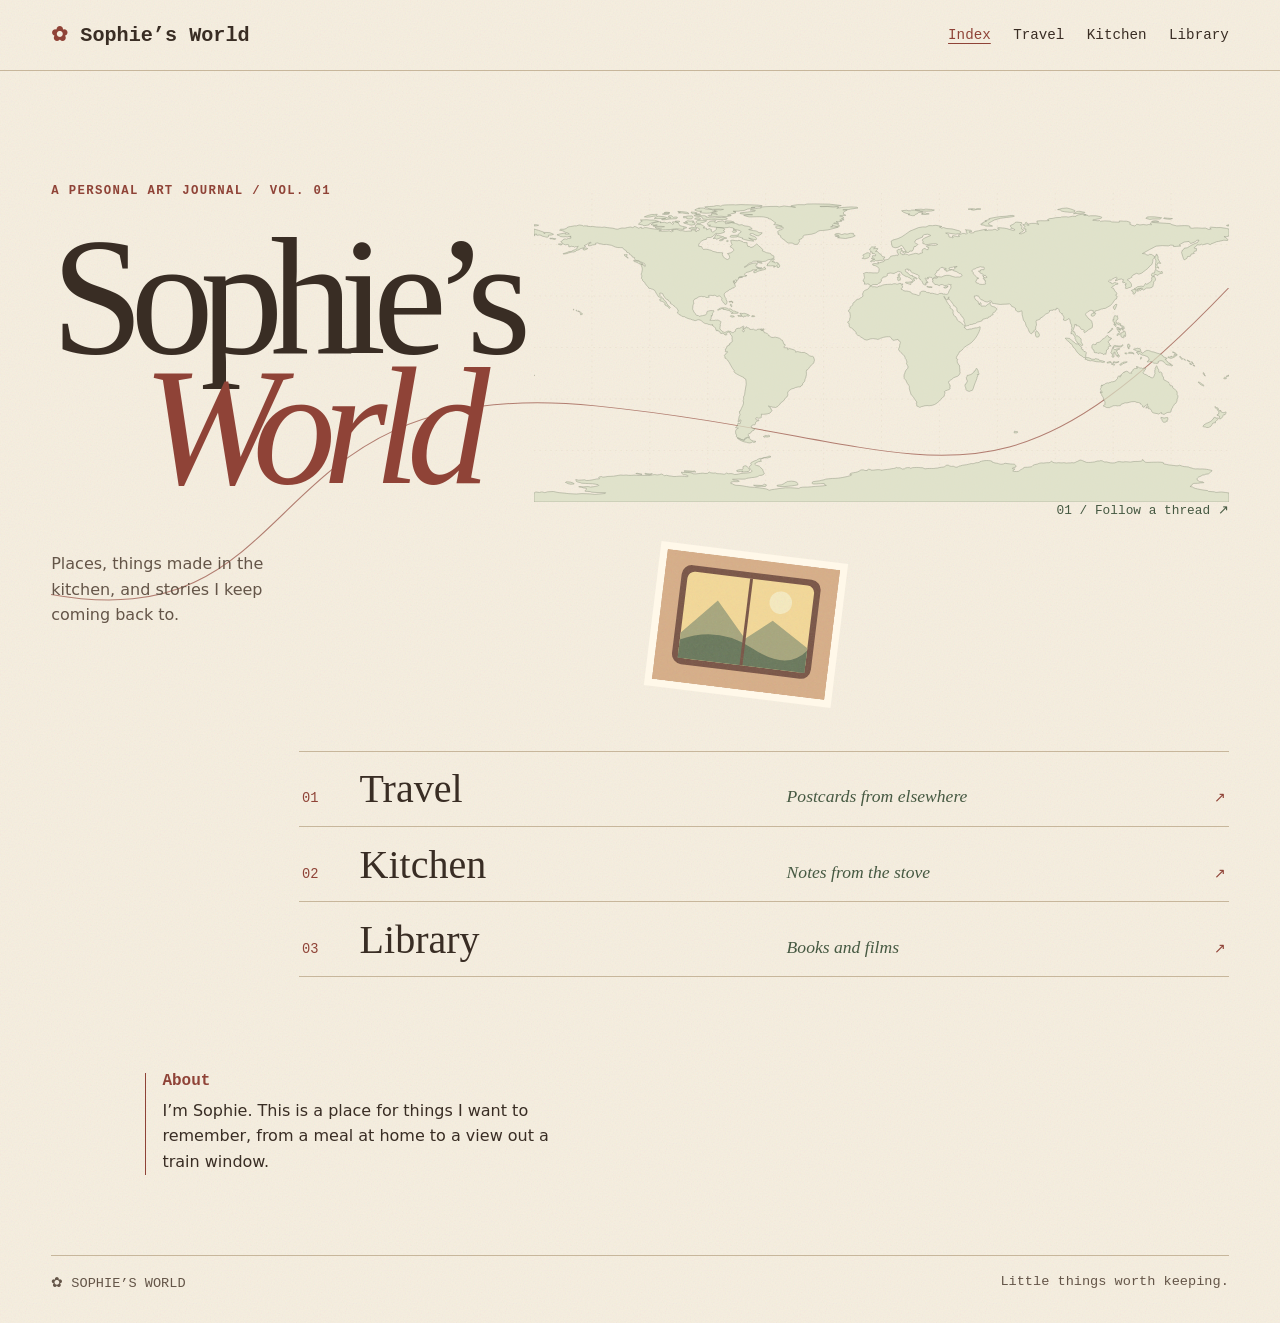
==== commit 8d7b8d08: "Recompose site as a personal art exhibition" ====
--- a/index.html
+++ b/index.html
@@ -4,31 +4,28 @@
 <meta charset="utf-8">
 <meta name="viewport" content="width=device-width, initial-scale=1">
 <meta name="description" content="Sophie’s World, a collection of places, dishes and stories.">
-<title>Travel map · Sophie’s World</title>
+<title>Sophie’s World</title>
 <link rel="icon" href="assets/stamp.svg" type="image/svg+xml">
 <link rel="stylesheet" href="assets/style.css">
-<script defer src="data/travel.js"></script>
-<script defer src="assets/site.js"></script>
 </head>
 <body data-page="index">
 <a class="skip" href="#main">Skip to content</a>
-<header class="masthead"><div class="masthead-inner"><a class="wordmark" href="index.html"><span aria-hidden="true">✿</span> Sophie’s World</a><nav aria-label="Main navigation"><a href="index.html" aria-current="page">01 Travel map</a><a href="cooking.html">02 Cooking</a><a href="shelf.html">03 Books &amp; movies</a></nav></div></header>
-<main id="main">
-<header class="heading"><p class="eyebrow">01 / FIELD NOTES</p><h1>Places I’ve been</h1><p>A map of little moments. Follow a thread, lift a photograph, stay a while.</p></header>
-<section class="atlas" aria-label="Interactive travel map">
-  <div class="atlas-top"><span>✳ POSTCARDS FROM ELSEWHERE</span><span id="place-count"></span></div>
-  <div class="map-layout">
-    <div class="map-frame">
-      <div id="map" class="map"><img src="assets/world.svg" width="900" height="400" alt="World map"><svg id="threads" viewBox="0 0 900 400" aria-hidden="true"></svg></div>
-    </div>
-    <aside id="preview" class="preview" aria-live="polite"></aside>
-  </div>
-  <div id="places" class="places" aria-label="Places on the map"></div>
+<header class="masthead"><div class="masthead-inner"><a class="wordmark" href="index.html"><span aria-hidden="true">✿</span> Sophie’s World</a><nav aria-label="Main navigation"><a href="index.html" aria-current="page">Index</a><a href="travel.html">Travel</a><a href="cooking.html">Kitchen</a><a href="shelf.html">Library</a></nav></div></header>
+<main id="main" class="entrance">
+<section class="opening" aria-labelledby="entrance-title">
+  <div class="opening-copy"><p class="eyebrow">A PERSONAL ART JOURNAL / VOL. 01</p>
+  <h1 id="entrance-title">Sophie’s<br><i>World</i></h1>
+  <p>Places, things made in the kitchen, and stories I keep coming back to.</p></div>
+  <a class="entrance-map" href="travel.html"><img src="assets/world.svg" alt="" width="900" height="400"><span>01 / Follow a thread ↗</span></a>
+  <img class="entrance-photo" src="assets/photos/train.svg" alt="" width="480" height="360">
+  <svg class="entrance-thread" viewBox="0 0 800 300" preserveAspectRatio="none" aria-hidden="true"><path d="M0 260C180 300 135 70 370 100S635 215 800 0"/></svg>
 </section>
-<dialog id="place-dialog" aria-labelledby="place-title">
-  <div class="dialog-paper"><form method="dialog"><button class="close" aria-label="Close postcard">×</button></form><div id="place-content"></div></div>
-</dialog>
-<noscript><p>Enable JavaScript to explore the collection.</p></noscript>
+<section class="room-index" aria-label="Exhibition index">
+  <a href="travel.html"><small>01</small><span>Travel</span><em>Postcards from elsewhere</em><b aria-hidden="true">↗</b></a>
+  <a href="cooking.html"><small>02</small><span>Kitchen</span><em>Notes from the stove</em><b aria-hidden="true">↗</b></a>
+  <a href="shelf.html"><small>03</small><span>Library</span><em>Books and films</em><b aria-hidden="true">↗</b></a>
+</section>
+<section class="about-note" id="about"><h2>About</h2><p>I’m Sophie. This is a place for things I want to remember, from a meal at home to a view out a train window.</p></section>
 </main>
 <footer><span>✿ SOPHIE’S WORLD</span><span>Little things worth keeping.</span></footer>
 </body>
--- a/assets/style.css
+++ b/assets/style.css
@@ -75,26 +75,122 @@
 .postcard-photos img { width: 100%; }
 .story { border-top: 1px dashed var(--line); margin-top: 1.2rem; padding-top: 1rem; }
 .shelf-controls { display: flex; flex-wrap: wrap; gap: .75rem 1.5rem; }
-.card-grid { display: grid; grid-template-columns: repeat(3, minmax(0, 1fr)); align-items: start; gap: 1rem; margin-top: 1.25rem; }
-.paper-card { padding: 1rem; background: var(--cream); border: 1px solid var(--line); border-top: 3px solid var(--brick); box-shadow: 2px 3px #e5d7bb; }
-.paper-card:nth-child(even) { border-top-color: var(--sage); }
-.paper-card img { width: 100%; aspect-ratio: 16/9; object-fit: cover; margin-bottom: .9rem; }
-.paper-card h2 { font-size: 1.45rem; overflow-wrap: anywhere; }
-.byline { color: var(--muted); font-size: .9rem; }
-details { border-top: 1px dashed var(--line); margin-top: .8rem; padding-top: .5rem; }
-details summary { color: var(--sage); font-family: var(--type); padding: .25rem 0; }
-details p { margin: .6rem 0 0; white-space: pre-line; }
 footer { display: flex; justify-content: space-between; gap: .6rem; flex-wrap: wrap; border-top: 1px solid var(--line); padding: 1.15rem 0 2rem; color: var(--muted); font: .85rem var(--type); }
 @media (max-width: 760px) {
-  .card-grid { grid-template-columns: repeat(2, minmax(0, 1fr)); }
   .map-layout { grid-template-columns: 1fr; }
   .preview { border-left: 0; border-top: 1px dashed var(--line); }
   .preview figure { width: min(42%, 135px); float: right; margin: 0 0 .25rem .65rem; }
   .preview::after { content: ''; display: block; clear: both; }
 }
 @media (max-width: 475px) {
-  .card-grid { grid-template-columns: 1fr; }
   .map-frame { padding: .6rem; }
   nav { gap: .5rem .85rem; font-size: .8rem; }
 }
 @media (prefers-reduced-motion: reduce) { .pin { transition: none; } }
+
+/* Exhibition index */
+body { border-top: 0; background-color: #f6eedf; }
+.masthead-inner, main, footer { width: min(1260px, calc(100% - clamp(2rem, 8vw, 8rem))); }
+.masthead-inner { padding: 1.4rem 0; }
+.entrance { padding-bottom: 4rem; }
+.opening { position: relative; isolation: isolate; min-height: clamp(400px, 54vw, 680px); padding-top: clamp(3rem, 9vw, 7rem); }
+.opening-copy { position: relative; z-index: 2; pointer-events: none; }
+.opening h1 { font: 400 clamp(4.1rem, 13vw, 11rem)/.78 Georgia, serif; letter-spacing: -.08em; margin: .2em 0 .35em; }
+.opening h1 i { margin-left: .55em; font-weight: 400; color: var(--brick); }
+.opening-copy > p:last-child { max-width: 27ch; color: var(--muted); }
+.entrance-map { position: absolute; z-index: 1; right: 0; top: 18%; width: 59%; text-decoration: none; color: var(--sage); }
+.entrance-map img { width: 100%; opacity: .72; transition: opacity .25s; }
+.entrance-map:hover img, .entrance-map:focus-visible img { opacity: 1; }
+.entrance-map span { display: block; text-align: right; font: .8rem var(--type); }
+.entrance-photo { position: absolute; z-index: 2; width: 16%; right: 33%; bottom: 8%; transform: rotate(7deg); border: .45rem solid #fff8e9; pointer-events: none; }
+.entrance-thread { position: absolute; inset: 32% 0 auto; width: 100%; height: 52%; pointer-events: none; fill: none; stroke: var(--brick); stroke-width: .8; opacity: .65; }
+.room-index { max-width: 930px; margin-left: auto; border-top: 1px solid var(--line); }
+.room-index a { display: grid; grid-template-columns: 3em minmax(0, 1fr) minmax(0, 1fr) auto; gap: .6rem; align-items: baseline; padding: .85rem .2rem; border-bottom: 1px solid var(--line); color: var(--ink); text-decoration: none; }
+.room-index a:hover, .room-index a:focus-visible { color: var(--brick); }
+.room-index small, .room-index b { font: .86rem var(--type); color: var(--brick); }
+.room-index span { font: clamp(1.4rem, 4vw, 2.5rem) Georgia, serif; }
+.room-index em, .annotation { font: italic 1.1rem/1.55 Georgia, serif; color: var(--sage); }
+.about-note { max-width: 43ch; margin: clamp(3rem, 8vw, 6rem) 0 0 8%; padding-left: 1rem; border-left: 1px solid var(--brick); }
+.about-note h2 { font-size: 1rem; color: var(--brick); }
+
+/* Open atlas and floating postcard */
+body[data-page="travel"] .heading { max-width: 48ch; padding-bottom: .65rem; }
+.atlas { background: transparent; border: 0; }
+.atlas-top { border-bottom: 1px dashed var(--line); padding-inline: 0; }
+.map-layout { position: relative; display: block; padding: 1rem min(16vw, 175px) 1.75rem 0; }
+.map-frame { padding: 0; }
+.map { background: transparent; border: 0; }
+.pin { min-width: 28px; min-height: 28px; box-shadow: none; }
+.preview {
+  position: absolute; z-index: 2; bottom: .4rem; right: 0; width: min(23%, 230px);
+  background: var(--cream); border: 0; border-top: 1px solid var(--brick); padding: .75rem;
+  transform: rotate(2deg); box-shadow: 2px 4px 0 #bda78a35;
+}
+.preview figure { border: 0; padding: 0; box-shadow: none; transform: none; background: transparent; }
+.places { padding-inline: 0; }
+.places button, .filters button { background: transparent; border: 0; border-bottom: 1px solid var(--line); border-radius: 0; }
+.places button:hover, .filters button:hover { color: var(--brick); border-color: var(--brick); }
+.filters button[aria-pressed="true"] { background: transparent; color: var(--brick); border-color: var(--brick); }
+.photo-note { margin: 0; }
+.photo-note summary { display: block; }
+.photo-note summary::-webkit-details-marker { display: none; }
+.photo-note summary img { transition: opacity .2s; }
+.photo-note summary:hover img { opacity: .8; }
+.photo-note[open] { grid-column: 1 / -1; }
+.photo-note > p { font: italic 1.15rem/1.5 Georgia, serif; color: var(--sage); }
+
+/* Kitchen notebook */
+body[data-page="cooking"] .heading { margin-left: min(12vw, 135px); }
+.notebook { padding-top: clamp(1rem, 5vw, 4rem); }
+.dish { max-width: 79%; margin: 0 0 3.6rem; border-top: 1px solid var(--line); }
+.dish:nth-of-type(even) { margin-left: auto; max-width: 67%; }
+.dish summary { display: flex; align-items: center; gap: clamp(.8rem, 4vw, 3rem); padding: .85rem 0; }
+.dish summary::-webkit-details-marker { display: none; }
+.dish:nth-of-type(even) summary { flex-direction: row-reverse; justify-content: flex-end; }
+.dish figure { flex: 0 1 60%; min-width: 0; }
+.dish figure img { width: 100%; max-height: 470px; object-fit: cover; }
+.dish:nth-of-type(even) figure { flex-basis: 49%; }
+.dish-label h2 { font: clamp(1.55rem, 4.5vw, 3.2rem)/1 Georgia, serif; }
+.dish summary:hover .dish-label h2, .dish[open] .dish-label h2 { color: var(--brick); }
+.dish-notes { margin: .8rem 0 0 12%; max-width: 48ch; border-left: 1px solid var(--brick); padding: 0 1rem; }
+.dish-notes h3 { font-size: 1rem; }
+
+/* Library finding aid and reading desk */
+body[data-page="shelf"] .heading h1 { font-weight: 400; font-family: Georgia, serif; }
+.catalog { display: grid; grid-template-columns: minmax(0, 5fr) minmax(0, 7fr); gap: clamp(1rem, 5vw, 4rem); margin-top: 2rem; }
+.catalog-index { border-top: 1px solid var(--line); }
+.catalog-entry { width: 100%; display: flex; justify-content: space-between; text-align: left; gap: .6rem; color: var(--ink); background: transparent; border: 0; border-bottom: 1px solid var(--line); padding: .85rem .2rem; font: 1rem/1.35 var(--type); }
+.catalog-entry small { color: var(--sage); }
+.catalog-entry:hover, .catalog-entry[aria-pressed="true"] { color: var(--brick); }
+.catalog-entry[aria-pressed="true"] span { text-decoration: underline; text-underline-offset: .28em; }
+.catalog-reading { display: grid; grid-template-columns: minmax(95px, 2fr) minmax(0, 3fr); align-items: start; gap: clamp(.7rem, 3vw, 2rem); }
+.catalog-reading:empty { display: none; }
+.catalog-cover { aspect-ratio: 2/3; background: #465942; color: #fff4dc; display: flex; flex-direction: column; justify-content: space-between; padding: 11%; font: .78rem/1.4 var(--type); overflow-wrap: anywhere; }
+.catalog-cover[data-medium="Movie"] { background: #8f4337; }
+.catalog-cover:has(img) { padding: 0; background: transparent; }
+.catalog-cover img { width: 100%; height: 100%; object-fit: contain; }
+.catalog-cover strong { font: clamp(1rem, 2.6vw, 2.25rem)/1 Georgia, serif; }
+.catalog-copy h2 { font: clamp(1.3rem, 3vw, 2.65rem)/1.08 Georgia, serif; }
+
+@media (max-width: 760px) {
+  .opening { min-height: 530px; }
+  .entrance-map { top: auto; bottom: 9%; width: 83%; }
+  .entrance-photo { bottom: 3%; right: 36%; width: 21%; }
+  .entrance-thread { inset: 40% 0 auto; }
+  .map-layout { padding: 1rem 0; }
+  .preview { position: static; width: auto; min-height: 120px; transform: none; box-shadow: none; margin-top: .65rem; }
+  .preview figure { max-width: 125px; }
+  .dish, .dish:nth-of-type(even) { max-width: 100%; }
+  .catalog { grid-template-columns: 1fr; }
+  .catalog-reading { max-width: 470px; }
+}
+@media (max-width: 480px) {
+  .opening { min-height: 445px; }
+  .room-index a { grid-template-columns: 2em minmax(0, 1fr) auto; }
+  .room-index em { display: none; }
+  .dish summary, .dish:nth-of-type(even) summary { display: grid; }
+  .dish:nth-of-type(even) figure { width: 76%; margin-left: auto; }
+}
+@media (prefers-reduced-motion: reduce) {
+  .entrance-map img, .photo-note summary img { transition: none; }
+}
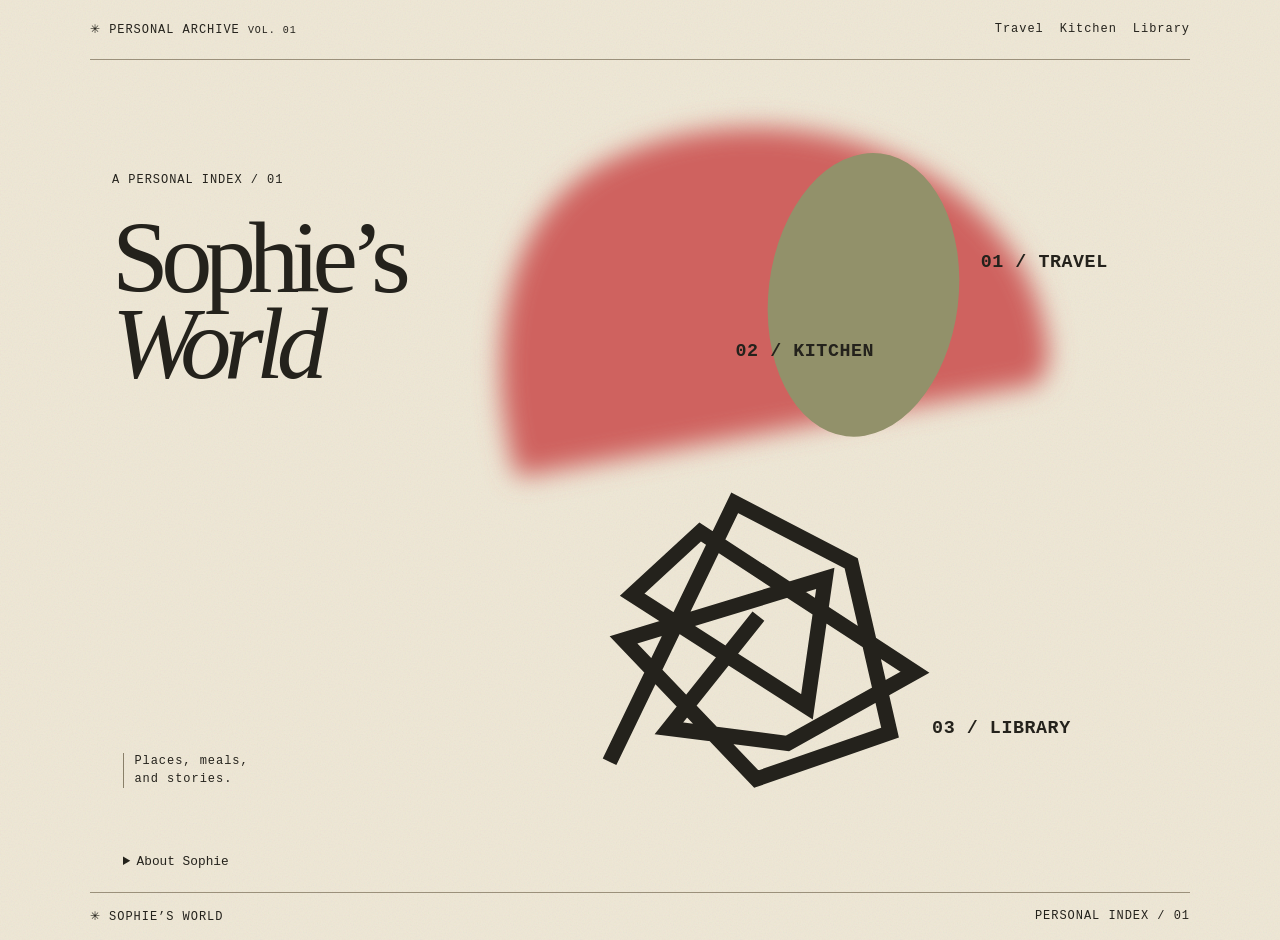
==== commit 063b25a1: "Publish minimalist shapes and threads redesign" ====
--- a/index.html
+++ b/index.html
@@ -3,30 +3,46 @@
 <head>
 <meta charset="utf-8">
 <meta name="viewport" content="width=device-width, initial-scale=1">
-<meta name="description" content="Sophie’s World, a collection of places, dishes and stories.">
 <title>Sophie’s World</title>
-<link rel="icon" href="assets/stamp.svg" type="image/svg+xml">
-<link rel="stylesheet" href="assets/style.css">
+<link rel="stylesheet" href="prototype/scrapbook.css">
 </head>
-<body data-page="index">
-<a class="skip" href="#main">Skip to content</a>
-<header class="masthead"><div class="masthead-inner"><a class="wordmark" href="index.html"><span aria-hidden="true">✿</span> Sophie’s World</a><nav aria-label="Main navigation"><a href="index.html" aria-current="page">Index</a><a href="travel.html">Travel</a><a href="cooking.html">Kitchen</a><a href="shelf.html">Library</a></nav></div></header>
-<main id="main" class="entrance">
-<section class="opening" aria-labelledby="entrance-title">
-  <div class="opening-copy"><p class="eyebrow">A PERSONAL ART JOURNAL / VOL. 01</p>
-  <h1 id="entrance-title">Sophie’s<br><i>World</i></h1>
-  <p>Places, things made in the kitchen, and stories I keep coming back to.</p></div>
-  <a class="entrance-map" href="travel.html"><img src="assets/world.svg" alt="" width="900" height="400"><span>01 / Follow a thread ↗</span></a>
-  <img class="entrance-photo" src="assets/photos/train.svg" alt="" width="480" height="360">
-  <svg class="entrance-thread" viewBox="0 0 800 300" preserveAspectRatio="none" aria-hidden="true"><path d="M0 260C180 300 135 70 370 100S635 215 800 0"/></svg>
-</section>
-<section class="room-index" aria-label="Exhibition index">
-  <a href="travel.html"><small>01</small><span>Travel</span><em>Postcards from elsewhere</em><b aria-hidden="true">↗</b></a>
-  <a href="cooking.html"><small>02</small><span>Kitchen</span><em>Notes from the stove</em><b aria-hidden="true">↗</b></a>
-  <a href="shelf.html"><small>03</small><span>Library</span><em>Books and films</em><b aria-hidden="true">↗</b></a>
-</section>
-<section class="about-note" id="about"><h2>About</h2><p>I’m Sophie. This is a place for things I want to remember, from a meal at home to a view out a train window.</p></section>
+<body>
+<a class="skip" href="#scrapbook">Skip to scrapbook</a>
+<header class="masthead">
+  <span class="edition"><span aria-hidden="true">✳</span> PERSONAL ARCHIVE <small>VOL. 01</small></span>
+  <nav aria-label="Main navigation">
+    <a href="travel.html">Travel</a>
+    <a href="cooking.html">Kitchen</a>
+    <a href="shelf.html">Library</a>
+  </nav>
+</header>
+<main id="scrapbook" class="scrapbook">
+  <div class="title-slip">
+    <p class="index-label">A PERSONAL INDEX / 01</p>
+    <h1>Sophie’s<br><em>World</em></h1>
+  </div>
+  <svg class="composition" viewBox="0 0 760 700" aria-labelledby="art-title">
+    <title id="art-title">Three shapes link to Travel, Kitchen, and Library</title>
+    <defs>
+      <filter id="soft-edge" x="-15%" y="-15%" width="130%" height="130%"><feGaussianBlur stdDeviation="12"/></filter>
+    </defs>
+    <a href="travel.html" class="shape travel" aria-label="Explore Travel">
+      <path class="form" d="M136 367C104 256 119 116 231 69C398-3 600 85 626 233Q634 265 618 281Z" fill="#cf625e" filter="url(#soft-edge)"/>
+      <text x="566" y="172">01 / TRAVEL</text>
+    </a>
+    <a href="cooking.html" class="shape kitchen" aria-label="Explore Kitchen">
+      <ellipse class="form" cx="424" cy="248" rx="88" ry="132" fill="#92916a" transform="rotate(7 424 248)"/>
+      <text x="403" y="255" text-anchor="middle">02 / KITCHEN</text>
+    </a>
+    <a href="shelf.html" class="shape library" aria-label="Explore Library">
+      <rect x="193" y="379" width="345" height="281" fill="transparent"/>
+      <path class="form" d="M222 631L338 391L446 447L482 604L358 647L235 518L422 461L405 580L243 476L306 418L505 548L387 614L277 600L360 496" fill="none" stroke="#24221c" stroke-width="14" stroke-linejoin="miter"/>
+      <text x="521" y="604">03 / LIBRARY</text>
+    </a>
+  </svg>
+  <p class="margin-note">Places, meals,<br>and stories.</p>
+<details class="index-about"><summary>About Sophie</summary><p>A collection of places, things made in the kitchen, and stories I keep coming back to.</p></details>
 </main>
-<footer><span>✿ SOPHIE’S WORLD</span><span>Little things worth keeping.</span></footer>
+<footer><span>✳ SOPHIE’S WORLD</span><span>PERSONAL INDEX / 01</span></footer>
 </body>
 </html>
--- a/prototype/scrapbook.css
+++ b/prototype/scrapbook.css
@@ -0,0 +1,42 @@
+:root {
+  --ink: #24221c;
+  --paper: #eee7d5;
+  --mono: 'American Typewriter', 'Courier New', monospace;
+}
+* { box-sizing: border-box; }
+body { margin: 0; color: var(--ink); background: var(--paper) url('../assets/paper.svg'); }
+a { color: inherit; }
+:focus-visible { outline: 2px solid #713832; outline-offset: 5px; }
+.skip { position: absolute; top: .5rem; left: .5rem; transform: translateY(-200%); background: var(--paper); padding: .5rem; z-index: 3; }
+.skip:focus { transform: none; }
+.masthead, footer { width: min(1100px, calc(100% - 2rem)); margin: auto; display: flex; justify-content: space-between; align-items: center; flex-wrap: wrap; gap: .7rem 1rem; padding: 1rem 0; font: .75rem var(--mono); letter-spacing: .08em; }
+.masthead { border-bottom: 1px solid #9b907b; }
+nav { display: flex; gap: 1rem; }
+nav a { padding: .4rem 0; text-decoration: none; }
+nav a:hover { text-decoration: underline; text-underline-offset: .25em; }
+.scrapbook { width: min(1100px, calc(100% - 2rem)); margin: auto; position: relative; display: flow-root; }
+.title-slip { position: absolute; top: 12%; left: 2%; z-index: 1; pointer-events: none; }
+.index-label, .margin-note { font: .75rem/1.45 var(--mono); letter-spacing: .08em; }
+h1 { font: 400 clamp(2.7rem, 8vw, 7rem)/.84 Georgia, serif; letter-spacing: -.075em; margin: .25em 0; }
+h1 em { font-weight: 400; }
+.composition { width: min(79%, 820px); height: auto; display: block; margin: 1.3rem 0 1rem auto; overflow: visible; }
+.shape { cursor: pointer; }
+.shape text { font: bold 17px var(--mono); fill: var(--ink); letter-spacing: .03em; }
+.shape .form { transition: opacity .25s, transform .25s; transform-origin: center; transform-box: fill-box; }
+.shape:hover .form, .shape:focus-visible .form { opacity: .73; scale: 1.025; }
+.shape:hover text, .shape:focus-visible text { text-decoration: underline; }
+.margin-note { position: absolute; bottom: 11%; left: 3%; border-left: 1px solid #897f69; padding-left: .65rem; }
+footer { border-top: 1px solid #9b907b; }
+@media (max-width: 650px) {
+  .title-slip { position: relative; inset: auto; margin: 2rem 0 0 4%; }
+  h1 { font-size: clamp(3.4rem, 14vw, 5.5rem); }
+  .composition { width: 100%; margin: -.5rem 0 .5rem; }
+  .margin-note { position: static; margin: 0 0 1.5rem 4%; }
+  .shape text { font-size: 21px; }
+}
+@media (prefers-reduced-motion: reduce) {
+  .shape .form { transition: none; }
+  .shape:hover .form, .shape:focus-visible .form { scale: none; }
+}
+.index-about { width: fit-content; max-width: 32ch; margin: 0 0 1.25rem 3%; font: .8rem/1.55 var(--mono); }
+.index-about summary { cursor: pointer; }
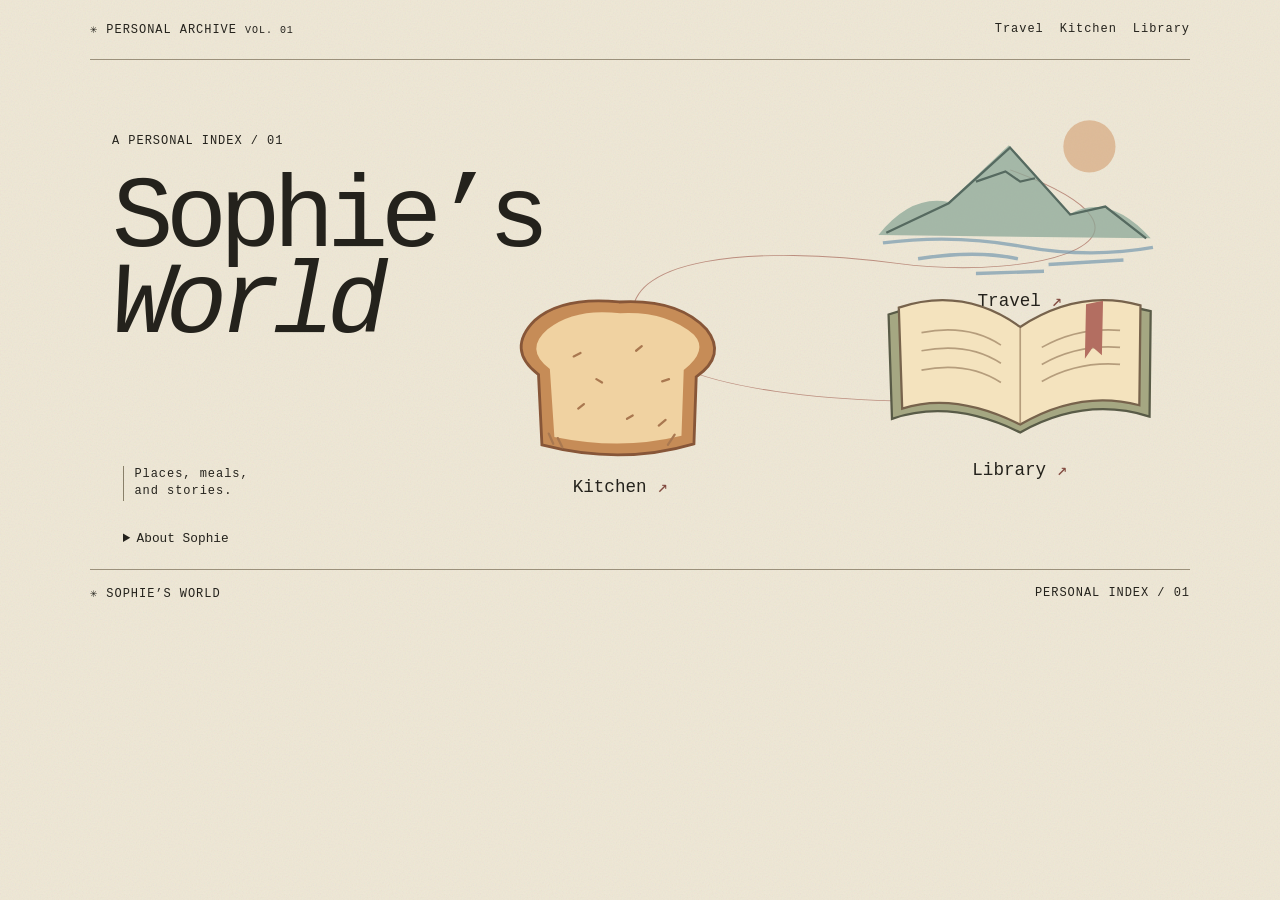
==== commit 623f25cc: "Publish illustrated site, travel globe, and library spread" ====
--- a/index.html
+++ b/index.html
@@ -21,25 +21,35 @@
     <p class="index-label">A PERSONAL INDEX / 01</p>
     <h1>Sophie’s<br><em>World</em></h1>
   </div>
-  <svg class="composition" viewBox="0 0 760 700" aria-labelledby="art-title">
-    <title id="art-title">Three shapes link to Travel, Kitchen, and Library</title>
-    <defs>
-      <filter id="soft-edge" x="-15%" y="-15%" width="130%" height="130%"><feGaussianBlur stdDeviation="12"/></filter>
-    </defs>
-    <a href="travel.html" class="shape travel" aria-label="Explore Travel">
-      <path class="form" d="M136 367C104 256 119 116 231 69C398-3 600 85 626 233Q634 265 618 281Z" fill="#cf625e" filter="url(#soft-edge)"/>
-      <text x="566" y="172">01 / TRAVEL</text>
+  <div class="sketch-index" aria-label="Collections">
+    <svg class="index-thread" viewBox="0 0 700 520" preserveAspectRatio="none" aria-hidden="true"><path d="M530 100C705 187 558 244 423 220S158 211 174 300 398 404 526 395"/></svg>
+    <a class="sketch-link travel" href="travel.html">
+      <svg class="sketch" viewBox="0 0 300 175" aria-hidden="true">
+      <circle cx="211" cy="48" r="23" fill="#d5a378" opacity=".64"/>
+      <path d="M25 126Q54 90 87 97L140 47L193 108Q228 88 265 129Z" fill="#8da899" opacity=".75"/>
+      <path d="M32 124L87 98L141 49L194 108L225 101L261 129M111 79l26-9 13 9 13-3" fill="none" stroke="#566a60" stroke-width="2"/>
+      <path d="M29 133Q91 125 151 136T267 137M60 147q51-8 88 0m27 5 66-4m-130 12 60-2" fill="none" stroke="#789baf" stroke-width="3" opacity=".7"/>
+    </svg>
+      <span>Travel <span aria-hidden="true">↗</span></span>
     </a>
-    <a href="cooking.html" class="shape kitchen" aria-label="Explore Kitchen">
-      <ellipse class="form" cx="424" cy="248" rx="88" ry="132" fill="#92916a" transform="rotate(7 424 248)"/>
-      <text x="403" y="255" text-anchor="middle">02 / KITCHEN</text>
+    <a class="sketch-link cooking" href="cooking.html">
+      <svg class="sketch" viewBox="0 0 300 175" aria-hidden="true">
+      <path d="M81 148L78 86Q49 64 75 38Q99 17 149 22Q201 19 226 46Q244 69 217 88L215 147Q151 166 81 148Z" fill="#c68c57" stroke="#875638" stroke-width="2.5"/>
+      <path d="M92 141L88 81Q65 64 86 46Q110 27 150 32Q191 30 215 51Q228 65 206 82L204 140Q151 153 92 141Z" fill="#f0d2a1"/>
+      <path d="M109 70l6-3m14 23 5 3m30-28 5-4m18 31 6-2m-80 26 5-4m38 13 5-3m23 9 6-5M91 147l-4-9m12 12-4-8m97 6 6-9" stroke="#a97850" stroke-width="2" fill="none" stroke-linecap="round"/>
+    </svg>
+      <span>Kitchen <span aria-hidden="true">↗</span></span>
     </a>
-    <a href="shelf.html" class="shape library" aria-label="Explore Library">
-      <rect x="193" y="379" width="345" height="281" fill="transparent"/>
-      <path class="form" d="M222 631L338 391L446 447L482 604L358 647L235 518L422 461L405 580L243 476L306 418L505 548L387 614L277 600L360 496" fill="none" stroke="#24221c" stroke-width="14" stroke-linejoin="miter"/>
-      <text x="521" y="604">03 / LIBRARY</text>
+    <a class="sketch-link shelf" href="shelf.html">
+      <svg class="sketch" viewBox="0 0 300 175" aria-hidden="true">
+      <path d="M34 48Q95 26 150 61Q201 29 265 45L264 138Q207 120 150 152Q89 122 37 140Z" fill="#a5a782" stroke="#595b47" stroke-width="2"/>
+      <path d="M43 42Q100 23 150 59Q202 25 256 40L255 128Q203 114 150 145Q92 116 46 131Z" fill="#f4e3be" stroke="#77634c" stroke-width="2"/>
+      <path d="M150 60v84M63 64q41-8 70 11m-70 5q41-8 70 11m-70 6q41-8 70 11m36-31q32-18 69-15m-69 30q32-18 69-15m-69 30q32-18 69-15" fill="none" stroke="#9c8061" stroke-width="1.5" opacity=".7"/>
+      <path d="M223 36l-1 48-8-7-7 10 1-48" fill="#b36e61"/>
+    </svg>
+      <span>Library <span aria-hidden="true">↗</span></span>
     </a>
-  </svg>
+  </div>
   <p class="margin-note">Places, meals,<br>and stories.</p>
 <details class="index-about"><summary>About Sophie</summary><p>A collection of places, things made in the kitchen, and stories I keep coming back to.</p></details>
 </main>
--- a/prototype/scrapbook.css
+++ b/prototype/scrapbook.css
@@ -4,7 +4,7 @@
   --mono: 'American Typewriter', 'Courier New', monospace;
 }
 * { box-sizing: border-box; }
-body { margin: 0; color: var(--ink); background: var(--paper) url('../assets/paper.svg'); }
+body { font-family: var(--mono); margin: 0; color: var(--ink); background: var(--paper) url('../assets/paper.svg'); }
 a { color: inherit; }
 :focus-visible { outline: 2px solid #713832; outline-offset: 5px; }
 .skip { position: absolute; top: .5rem; left: .5rem; transform: translateY(-200%); background: var(--paper); padding: .5rem; z-index: 3; }
@@ -17,7 +17,7 @@
 .scrapbook { width: min(1100px, calc(100% - 2rem)); margin: auto; position: relative; display: flow-root; }
 .title-slip { position: absolute; top: 12%; left: 2%; z-index: 1; pointer-events: none; }
 .index-label, .margin-note { font: .75rem/1.45 var(--mono); letter-spacing: .08em; }
-h1 { font: 400 clamp(2.7rem, 8vw, 7rem)/.84 Georgia, serif; letter-spacing: -.075em; margin: .25em 0; }
+h1 { font: 400 clamp(2.7rem, 8vw, 7rem)/.84 var(--mono); letter-spacing: -.075em; margin: .25em 0; }
 h1 em { font-weight: 400; }
 .composition { width: min(79%, 820px); height: auto; display: block; margin: 1.3rem 0 1rem auto; overflow: visible; }
 .shape { cursor: pointer; }
@@ -40,3 +40,48 @@
 }
 .index-about { width: fit-content; max-width: 32ch; margin: 0 0 1.25rem 3%; font: .8rem/1.55 var(--mono); }
 .index-about summary { cursor: pointer; }
+
+.sketch-index {
+  position: relative;
+  width: min(68%, 740px);
+  margin: 2rem 0 2rem auto;
+  display: grid;
+  grid-template-columns: repeat(2, minmax(0, 1fr));
+  align-items: start;
+  gap: 0 8%;
+}
+.index-thread {
+  position: absolute;
+  inset: 0;
+  width: 100%;
+  height: 100%;
+  pointer-events: none;
+  fill: none;
+  stroke: #a36052;
+  stroke-width: 1;
+  opacity: .65;
+}
+.sketch-link {
+  position: relative;
+  display: block;
+  width: 100%;
+  text-decoration: none;
+  text-align: center;
+  font-size: 1.1rem;
+  transition: transform .2s ease;
+}
+.sketch-link:hover, .sketch-link:focus-visible { transform: translateY(-4px); }
+.sketch-link:hover > span { text-decoration: underline; text-underline-offset: .25em; }
+.sketch-link .sketch { display: block; width: 100%; height: auto; }
+.sketch-link > span > span { color: #824b40; }
+.sketch-link.travel { grid-column: 2; }
+.sketch-link.cooking { grid-column: 1; margin-top: -10%; }
+.sketch-link.shelf { grid-column: 2; margin-top: -15%; }
+@media (max-width: 650px) {
+  .sketch-index { width: 100%; margin: 1.75rem 0; }
+  .sketch-link { font-size: 1rem; }
+}
+@media (prefers-reduced-motion: reduce) {
+  .sketch-link { transition: none; }
+  .sketch-link:hover, .sketch-link:focus-visible { transform: none; }
+}
